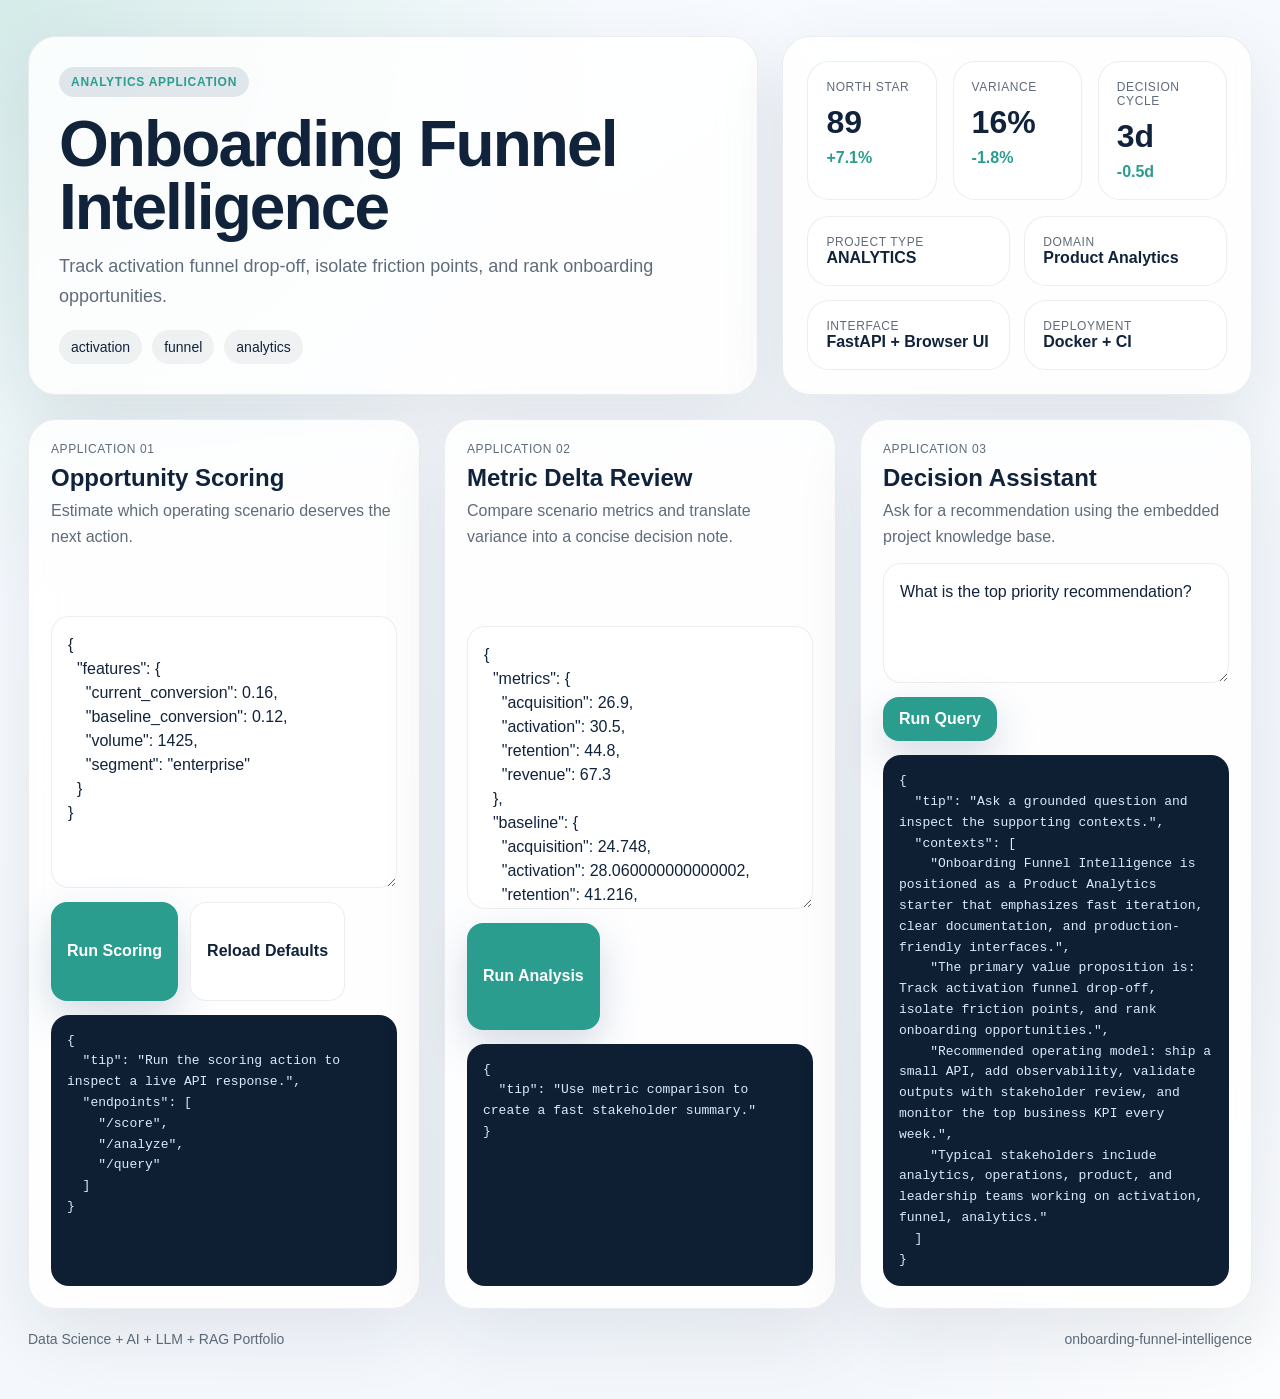
==== src/app/web/index.html @ a52ea2df "Publish production-ready portfolio project" ====
<!doctype html>
        <html lang="en">
        <head>
          <meta charset="utf-8">
          <meta name="viewport" content="width=device-width, initial-scale=1">
          <title>Onboarding Funnel Intelligence</title>
          <link rel="stylesheet" href="./styles.css">
          <style>:root { --accent: #2a9d8f; }</style>
        </head>
        <body>
          <div class="page">
            <section class="hero">
              <div class="panel hero-copy">
                <span class="eyebrow">Analytics Application</span>
                <h1 id="project-title">Onboarding Funnel Intelligence</h1>
                <p id="project-summary" class="lead">Track activation funnel drop-off, isolate friction points, and rank onboarding opportunities.</p>
                <ul id="project-tags" class="tag-list">
                  <li>activation</li><li>funnel</li><li>analytics</li>
                </ul>
              </div>
              <div class="panel hero-side">
                <div class="metric-grid">
                  <article class='card'><span>North Star</span><strong>89</strong><em>+7.1%</em></article>
<article class='card'><span>Variance</span><strong>16%</strong><em>-1.8%</em></article>
<article class='card'><span>Decision Cycle</span><strong>3d</strong><em>-0.5d</em></article>
                </div>
                <div class="mini-grid">
                  <article class='mini-card'><span>Project Type</span><strong>ANALYTICS</strong></article><article class='mini-card'><span>Domain</span><strong>Product Analytics</strong></article><article class='mini-card'><span>Interface</span><strong>FastAPI + Browser UI</strong></article><article class='mini-card'><span>Deployment</span><strong>Docker + CI</strong></article>
                </div>
              </div>
            </section>
            <section class="app-grid">
              <article class="panel module">
                <div class="module-header">
                  <span>Application 01</span>
                  <h2>Opportunity Scoring</h2>
                  <p>Estimate which operating scenario deserves the next action.</p>
                </div>
                <textarea id="score-input"></textarea>
                <div class="button-row">
                  <button id="run-score">Run Scoring</button>
                  <button id="load-defaults" class="secondary" type="button">Reload Defaults</button>
                </div>
                <pre id="score-output"></pre>
              </article>
              <article class="panel module">
                <div class="module-header">
                  <span>Application 02</span>
                  <h2>Metric Delta Review</h2>
                  <p>Compare scenario metrics and translate variance into a concise decision note.</p>
                </div>
                <textarea id="analyze-input"></textarea>
                <div class="button-row">
                  <button id="run-analyze">Run Analysis</button>
                </div>
                <pre id="analyze-output"></pre>
              </article>
              <article class="panel module">
                <div class="module-header">
                  <span>Application 03</span>
                  <h2>Decision Assistant</h2>
                  <p>Ask for a recommendation using the embedded project knowledge base.</p>
                </div>
                <textarea id="query-input" class="query-input"></textarea>
                <div class="button-row">
                  <button id="run-query">Run Query</button>
                </div>
                <pre id="query-output"></pre>
              </article>
            </section>
            <footer class="footer">
              <span>Data Science + AI + LLM + RAG Portfolio</span>
              <span>onboarding-funnel-intelligence</span>
            </footer>
          </div>
          <script id="bootstrap-data" type="application/json">{"project": {"slug": "onboarding-funnel-intelligence", "title": "Onboarding Funnel Intelligence", "project_type": "analytics", "domain": "Product Analytics", "summary": "Track activation funnel drop-off, isolate friction points, and rank onboarding opportunities.", "tags": ["activation", "funnel", "analytics"]}, "sample_features": {"current_conversion": 0.16, "baseline_conversion": 0.12, "volume": 1425, "segment": "enterprise"}, "sample_metrics": {"acquisition": 26.9, "activation": 30.5, "retention": 44.8, "revenue": 67.3}, "sample_query": "What is the top priority recommendation?", "knowledge_base": ["Onboarding Funnel Intelligence is positioned as a Product Analytics starter that emphasizes fast iteration, clear documentation, and production-friendly interfaces.", "The primary value proposition is: Track activation funnel drop-off, isolate friction points, and rank onboarding opportunities.", "Recommended operating model: ship a small API, add observability, validate outputs with stakeholder review, and monitor the top business KPI every week.", "Typical stakeholders include analytics, operations, product, and leadership teams working on activation, funnel, analytics."], "dashboard_metrics": [{"label": "North Star", "value": "89", "delta": "+7.1%"}, {"label": "Variance", "value": "16%", "delta": "-1.8%"}, {"label": "Decision Cycle", "value": "3d", "delta": "-0.5d"}]}</script>
          <script src="./app.js"></script>
        </body>
        </html>
---- src/app/web/styles.css ----
:root {
  --accent: #3d5a80;
  --accent-soft: rgba(61, 90, 128, 0.14);
  --bg: #f2f6fb;
  --card: rgba(255, 255, 255, 0.86);
  --line: rgba(16, 32, 51, 0.08);
  --ink: #11233a;
  --muted: #5f6b7a;
  --success: #2a9d8f;
}
* { box-sizing: border-box; }
html, body { margin: 0; min-height: 100%; }
body {
  font-family: "Avenir Next", "Segoe UI", sans-serif;
  color: var(--ink);
  background:
    radial-gradient(circle at top left, color-mix(in srgb, var(--accent) 20%, white), transparent 32%),
    radial-gradient(circle at bottom right, rgba(255,255,255,0.82), transparent 24%),
    linear-gradient(145deg, #f8fbff, var(--bg));
}
.page {
  max-width: 1320px;
  margin: 0 auto;
  padding: 36px 28px 52px;
}
.hero {
  display: grid;
  grid-template-columns: 1.4fr 0.9fr;
  gap: 24px;
  margin-bottom: 24px;
}
.panel {
  background: var(--card);
  border: 1px solid var(--line);
  border-radius: 28px;
  box-shadow: 0 24px 70px rgba(17, 35, 58, 0.09);
  backdrop-filter: blur(16px);
}
.hero-copy {
  padding: 30px;
}
.eyebrow {
  display: inline-flex;
  align-items: center;
  gap: 8px;
  padding: 8px 12px;
  background: var(--accent-soft);
  color: var(--accent);
  border-radius: 999px;
  text-transform: uppercase;
  letter-spacing: 0.06em;
  font-size: 12px;
  font-weight: 700;
}
h1 {
  margin: 16px 0 14px;
  font-size: clamp(2.2rem, 5vw, 4rem);
  line-height: 0.98;
  letter-spacing: -0.03em;
}
.lead {
  font-size: 18px;
  line-height: 1.65;
  color: var(--muted);
  max-width: 60ch;
  margin: 0;
}
.tag-list {
  display: flex;
  flex-wrap: wrap;
  gap: 10px;
  list-style: none;
  margin: 18px 0 0;
  padding: 0;
}
.tag-list li {
  padding: 9px 12px;
  border-radius: 999px;
  background: rgba(17, 35, 58, 0.06);
  color: var(--ink);
  font-size: 14px;
}
.hero-side {
  padding: 24px;
  display: grid;
  gap: 16px;
  align-content: space-between;
}
.metric-grid {
  display: grid;
  grid-template-columns: repeat(3, minmax(0, 1fr));
  gap: 16px;
}
.metric-card,
.mini-card,
.card {
  background: white;
  border: 1px solid var(--line);
  border-radius: 22px;
  padding: 18px;
}
.metric-card span,
.card span,
.mini-card span,
.module-header span {
  display: block;
  color: var(--muted);
  text-transform: uppercase;
  letter-spacing: 0.05em;
  font-size: 12px;
}
.metric-card strong,
.card strong {
  display: block;
  font-size: 32px;
  margin-top: 10px;
}
.metric-card em,
.card em {
  display: inline-block;
  margin-top: 8px;
  font-style: normal;
  color: var(--accent);
  font-weight: 700;
}
.mini-grid {
  display: grid;
  grid-template-columns: repeat(2, minmax(0, 1fr));
  gap: 14px;
}
.app-grid {
  display: grid;
  grid-template-columns: repeat(3, minmax(0, 1fr));
  gap: 24px;
}
.module {
  padding: 22px;
  display: grid;
  gap: 14px;
}
.module-header h2 {
  margin: 8px 0 6px;
  font-size: 24px;
}
.module-header p {
  margin: 0;
  color: var(--muted);
  line-height: 1.6;
}
textarea, input, button {
  font: inherit;
}
textarea {
  width: 100%;
  min-height: 220px;
  resize: vertical;
  border: 1px solid var(--line);
  border-radius: 18px;
  padding: 16px;
  background: rgba(255,255,255,0.92);
  color: var(--ink);
  line-height: 1.5;
}
.query-input {
  min-height: 120px;
}
button {
  border: 0;
  border-radius: 16px;
  background: var(--accent);
  color: white;
  padding: 13px 16px;
  font-weight: 700;
  cursor: pointer;
  box-shadow: 0 16px 40px rgba(61, 90, 128, 0.22);
}
button.secondary {
  background: white;
  color: var(--ink);
  border: 1px solid var(--line);
  box-shadow: none;
}
.button-row {
  display: flex;
  gap: 12px;
  flex-wrap: wrap;
}
pre {
  margin: 0;
  white-space: pre-wrap;
  word-break: break-word;
  background: #0e1f34;
  color: #dce8ff;
  border-radius: 18px;
  padding: 16px;
  min-height: 180px;
  font-size: 13px;
  line-height: 1.6;
  overflow: auto;
}
.footer {
  display: flex;
  justify-content: space-between;
  margin-top: 22px;
  color: var(--muted);
  font-size: 14px;
}
@media (max-width: 1080px) {
  .hero, .app-grid { grid-template-columns: 1fr; }
  .metric-grid { grid-template-columns: 1fr; }
}
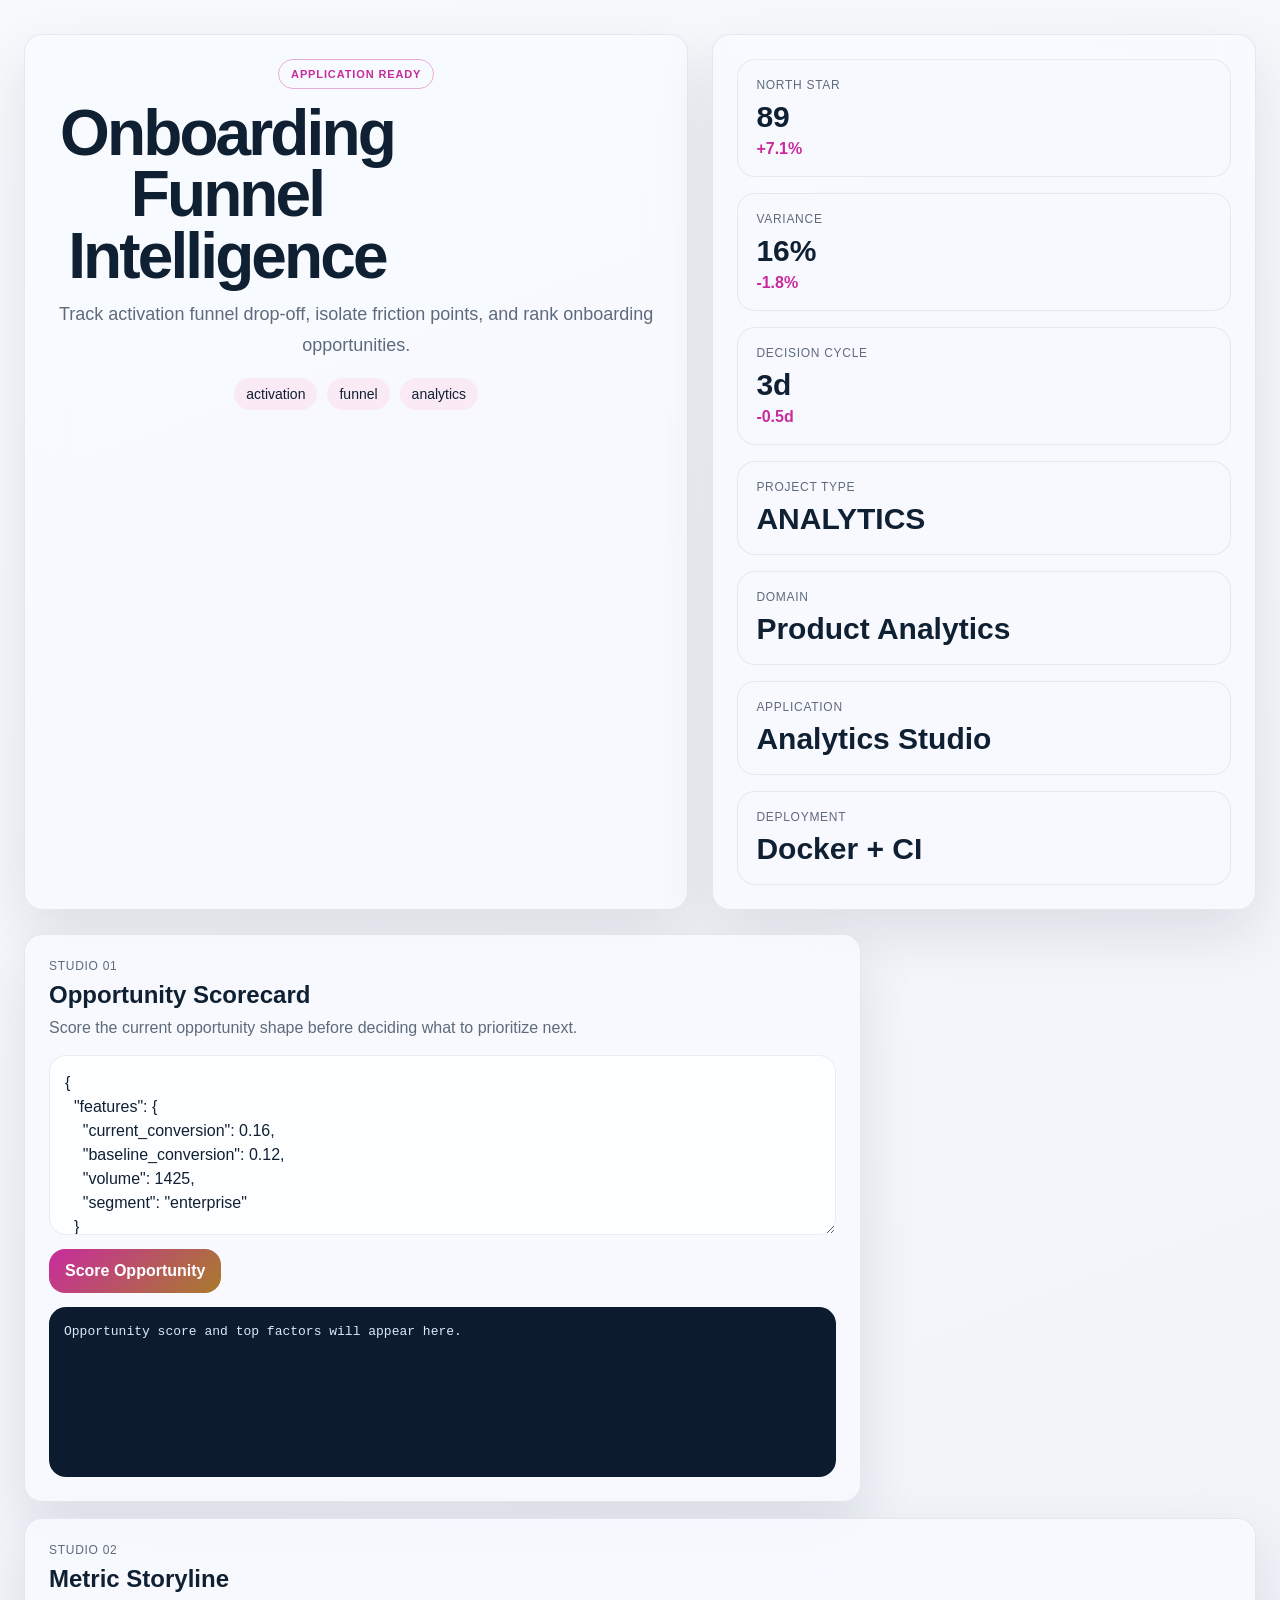
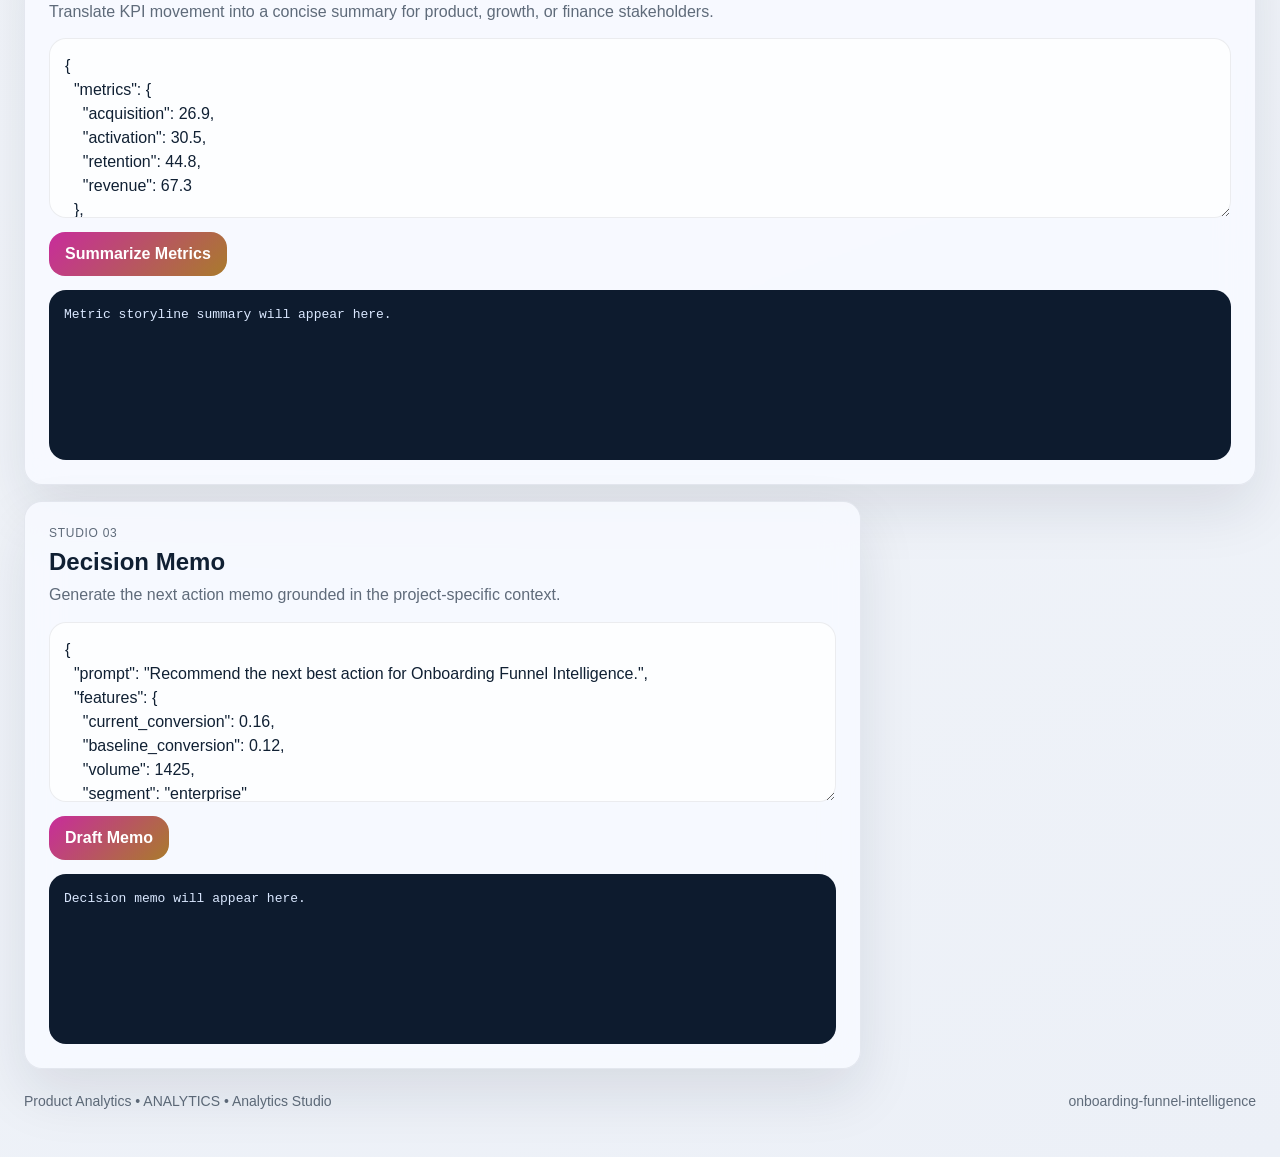
==== commit c61c41c2: "Publish production-ready portfolio project" ====
--- a/src/app/web/index.html
+++ b/src/app/web/index.html
@@ -6,13 +6,12 @@
           <meta name="viewport" content="width=device-width, initial-scale=1">
           <title>Onboarding Funnel Intelligence</title>
           <link rel="stylesheet" href="./styles.css">
-          <style>:root { --accent: #2a9d8f; }</style>
         </head>
-        <body>
-          <div class="page">
+        <body class="surface-slate">
+          <div class="page layout-console eyebrow-outline headline-compact modules-3 hero-align-center">
             <section class="hero">
               <div class="panel hero-copy">
-                <span class="eyebrow">Analytics Application</span>
+                <span class="eyebrow" data-health>Analytics Studio</span>
                 <h1 id="project-title">Onboarding Funnel Intelligence</h1>
                 <p id="project-summary" class="lead">Track activation funnel drop-off, isolate friction points, and rank onboarding opportunities.</p>
                 <ul id="project-tags" class="tag-list">
@@ -26,55 +25,88 @@
 <article class='card'><span>Decision Cycle</span><strong>3d</strong><em>-0.5d</em></article>
                 </div>
                 <div class="mini-grid">
-                  <article class='mini-card'><span>Project Type</span><strong>ANALYTICS</strong></article><article class='mini-card'><span>Domain</span><strong>Product Analytics</strong></article><article class='mini-card'><span>Interface</span><strong>FastAPI + Browser UI</strong></article><article class='mini-card'><span>Deployment</span><strong>Docker + CI</strong></article>
+                  <article class='mini-card'><span>Project Type</span><strong>ANALYTICS</strong></article><article class='mini-card'><span>Domain</span><strong>Product Analytics</strong></article><article class='mini-card'><span>Application</span><strong>Analytics Studio</strong></article><article class='mini-card'><span>Deployment</span><strong>Docker + CI</strong></article>
                 </div>
               </div>
             </section>
             <section class="app-grid">
-              <article class="panel module">
-                <div class="module-header">
-                  <span>Application 01</span>
-                  <h2>Opportunity Scoring</h2>
-                  <p>Estimate which operating scenario deserves the next action.</p>
-                </div>
-                <textarea id="score-input"></textarea>
-                <div class="button-row">
-                  <button id="run-score">Run Scoring</button>
-                  <button id="load-defaults" class="secondary" type="button">Reload Defaults</button>
-                </div>
-                <pre id="score-output"></pre>
-              </article>
-              <article class="panel module">
-                <div class="module-header">
-                  <span>Application 02</span>
-                  <h2>Metric Delta Review</h2>
-                  <p>Compare scenario metrics and translate variance into a concise decision note.</p>
-                </div>
-                <textarea id="analyze-input"></textarea>
-                <div class="button-row">
-                  <button id="run-analyze">Run Analysis</button>
-                </div>
-                <pre id="analyze-output"></pre>
-              </article>
-              <article class="panel module">
-                <div class="module-header">
-                  <span>Application 03</span>
-                  <h2>Decision Assistant</h2>
-                  <p>Ask for a recommendation using the embedded project knowledge base.</p>
-                </div>
-                <textarea id="query-input" class="query-input"></textarea>
-                <div class="button-row">
-                  <button id="run-query">Run Query</button>
-                </div>
-                <pre id="query-output"></pre>
-              </article>
+              <article class="panel module js-module span-normal">
+          <div class="module-header">
+            <span>Studio 01</span>
+            <h2>Opportunity Scorecard</h2>
+            <p>Score the current opportunity shape before deciding what to prioritize next.</p>
+          </div>
+          <textarea class="js-input">{
+  &quot;features&quot;: {
+    &quot;current_conversion&quot;: 0.16,
+    &quot;baseline_conversion&quot;: 0.12,
+    &quot;volume&quot;: 1425,
+    &quot;segment&quot;: &quot;enterprise&quot;
+  }
+}</textarea>
+          <div class="button-row">
+            <button class="js-run" data-endpoint="/score" data-input-mode="json">Score Opportunity</button>
+          </div>
+          <pre class="js-output">Opportunity score and top factors will appear here.</pre>
+        </article>
+<article class="panel module js-module span-wide">
+          <div class="module-header">
+            <span>Studio 02</span>
+            <h2>Metric Storyline</h2>
+            <p>Translate KPI movement into a concise summary for product, growth, or finance stakeholders.</p>
+          </div>
+          <textarea class="js-input">{
+  &quot;metrics&quot;: {
+    &quot;acquisition&quot;: 26.9,
+    &quot;activation&quot;: 30.5,
+    &quot;retention&quot;: 44.8,
+    &quot;revenue&quot;: 67.3
+  },
+  &quot;baseline&quot;: {
+    &quot;acquisition&quot;: 24.75,
+    &quot;activation&quot;: 28.06,
+    &quot;retention&quot;: 41.22,
+    &quot;revenue&quot;: 61.92
+  }
+}</textarea>
+          <div class="button-row">
+            <button class="js-run" data-endpoint="/analyze" data-input-mode="json">Summarize Metrics</button>
+          </div>
+          <pre class="js-output">Metric storyline summary will appear here.</pre>
+        </article>
+<article class="panel module js-module span-normal">
+          <div class="module-header">
+            <span>Studio 03</span>
+            <h2>Decision Memo</h2>
+            <p>Generate the next action memo grounded in the project-specific context.</p>
+          </div>
+          <textarea class="js-input">{
+  &quot;prompt&quot;: &quot;Recommend the next best action for Onboarding Funnel Intelligence.&quot;,
+  &quot;features&quot;: {
+    &quot;current_conversion&quot;: 0.16,
+    &quot;baseline_conversion&quot;: 0.12,
+    &quot;volume&quot;: 1425,
+    &quot;segment&quot;: &quot;enterprise&quot;
+  },
+  &quot;metrics&quot;: {
+    &quot;acquisition&quot;: 26.9,
+    &quot;activation&quot;: 30.5,
+    &quot;retention&quot;: 44.8,
+    &quot;revenue&quot;: 67.3
+  }
+}</textarea>
+          <div class="button-row">
+            <button class="js-run" data-endpoint="/recommend" data-input-mode="json">Draft Memo</button>
+          </div>
+          <pre class="js-output">Decision memo will appear here.</pre>
+        </article>
             </section>
             <footer class="footer">
-              <span>Data Science + AI + LLM + RAG Portfolio</span>
+              <span>Product Analytics • ANALYTICS • Analytics Studio</span>
               <span>onboarding-funnel-intelligence</span>
             </footer>
           </div>
-          <script id="bootstrap-data" type="application/json">{"project": {"slug": "onboarding-funnel-intelligence", "title": "Onboarding Funnel Intelligence", "project_type": "analytics", "domain": "Product Analytics", "summary": "Track activation funnel drop-off, isolate friction points, and rank onboarding opportunities.", "tags": ["activation", "funnel", "analytics"]}, "sample_features": {"current_conversion": 0.16, "baseline_conversion": 0.12, "volume": 1425, "segment": "enterprise"}, "sample_metrics": {"acquisition": 26.9, "activation": 30.5, "retention": 44.8, "revenue": 67.3}, "sample_query": "What is the top priority recommendation?", "knowledge_base": ["Onboarding Funnel Intelligence is positioned as a Product Analytics starter that emphasizes fast iteration, clear documentation, and production-friendly interfaces.", "The primary value proposition is: Track activation funnel drop-off, isolate friction points, and rank onboarding opportunities.", "Recommended operating model: ship a small API, add observability, validate outputs with stakeholder review, and monitor the top business KPI every week.", "Typical stakeholders include analytics, operations, product, and leadership teams working on activation, funnel, analytics."], "dashboard_metrics": [{"label": "North Star", "value": "89", "delta": "+7.1%"}, {"label": "Variance", "value": "16%", "delta": "-1.8%"}, {"label": "Decision Cycle", "value": "3d", "delta": "-0.5d"}]}</script>
+          <script id="bootstrap-data" type="application/json">{"project": {"slug": "onboarding-funnel-intelligence", "title": "Onboarding Funnel Intelligence", "project_type": "analytics", "domain": "Product Analytics", "summary": "Track activation funnel drop-off, isolate friction points, and rank onboarding opportunities.", "tags": ["activation", "funnel", "analytics"]}, "app_archetype": "studio", "ui_profile": {"layout": "console", "surface": "slate", "font_stack": "\"DM Sans\", \"Segoe UI\", sans-serif", "radius": 27, "shadow": 59, "eyebrow_style": "outline", "module_columns": 3, "hero_align": "center", "headline_mode": "compact"}, "app_modules": [{"label": "Studio 01", "title": "Opportunity Scorecard", "description": "Score the current opportunity shape before deciding what to prioritize next.", "endpoint": "/score", "input_mode": "json", "cta": "Score Opportunity", "prefill": "{\n  \"features\": {\n    \"current_conversion\": 0.16,\n    \"baseline_conversion\": 0.12,\n    \"volume\": 1425,\n    \"segment\": \"enterprise\"\n  }\n}", "hint": "Opportunity score and top factors will appear here.", "span": "normal"}, {"label": "Studio 02", "title": "Metric Storyline", "description": "Translate KPI movement into a concise summary for product, growth, or finance stakeholders.", "endpoint": "/analyze", "input_mode": "json", "cta": "Summarize Metrics", "prefill": "{\n  \"metrics\": {\n    \"acquisition\": 26.9,\n    \"activation\": 30.5,\n    \"retention\": 44.8,\n    \"revenue\": 67.3\n  },\n  \"baseline\": {\n    \"acquisition\": 24.75,\n    \"activation\": 28.06,\n    \"retention\": 41.22,\n    \"revenue\": 61.92\n  }\n}", "hint": "Metric storyline summary will appear here.", "span": "wide"}, {"label": "Studio 03", "title": "Decision Memo", "description": "Generate the next action memo grounded in the project-specific context.", "endpoint": "/recommend", "input_mode": "json", "cta": "Draft Memo", "prefill": "{\n  \"prompt\": \"Recommend the next best action for Onboarding Funnel Intelligence.\",\n  \"features\": {\n    \"current_conversion\": 0.16,\n    \"baseline_conversion\": 0.12,\n    \"volume\": 1425,\n    \"segment\": \"enterprise\"\n  },\n  \"metrics\": {\n    \"acquisition\": 26.9,\n    \"activation\": 30.5,\n    \"retention\": 44.8,\n    \"revenue\": 67.3\n  }\n}", "hint": "Decision memo will appear here.", "span": "normal"}], "sample_features": {"current_conversion": 0.16, "baseline_conversion": 0.12, "volume": 1425, "segment": "enterprise"}, "sample_metrics": {"acquisition": 26.9, "activation": 30.5, "retention": 44.8, "revenue": 67.3}, "knowledge_base": ["Onboarding Funnel Intelligence is positioned as a Product Analytics starter that emphasizes fast iteration, clear documentation, and production-friendly interfaces.", "The primary value proposition is: Track activation funnel drop-off, isolate friction points, and rank onboarding opportunities.", "Recommended operating model: ship a small API, add observability, validate outputs with stakeholder review, and monitor the top business KPI every week.", "Typical stakeholders include analytics, operations, product, and leadership teams working on activation, funnel, analytics."], "dashboard_metrics": [{"label": "North Star", "value": "89", "delta": "+7.1%"}, {"label": "Variance", "value": "16%", "delta": "-1.8%"}, {"label": "Decision Cycle", "value": "3d", "delta": "-0.5d"}]}</script>
           <script src="./app.js"></script>
         </body>
         </html>
--- a/src/app/web/styles.css
+++ b/src/app/web/styles.css
@@ -1,141 +1,185 @@
 
 :root {
-  --accent: #3d5a80;
-  --accent-soft: rgba(61, 90, 128, 0.14);
-  --bg: #f2f6fb;
+  --accent: #c82c9c;
+  --accent-2: #a97b2c;
+  --accent-soft: color-mix(in srgb, var(--accent) 18%, white);
+  --radius: 27px;
+  --shadow-size: 59px;
+  --font-stack: "DM Sans", "Segoe UI", sans-serif;
+  --bg: #f4f7fb;
   --card: rgba(255, 255, 255, 0.86);
   --line: rgba(16, 32, 51, 0.08);
-  --ink: #11233a;
+  --ink: #102033;
   --muted: #5f6b7a;
-  --success: #2a9d8f;
+  --output-bg: #0d1b2e;
+  --output-ink: #dae8ff;
 }
 * { box-sizing: border-box; }
 html, body { margin: 0; min-height: 100%; }
 body {
-  font-family: "Avenir Next", "Segoe UI", sans-serif;
+  font-family: var(--font-stack);
   color: var(--ink);
-  background:
-    radial-gradient(circle at top left, color-mix(in srgb, var(--accent) 20%, white), transparent 32%),
-    radial-gradient(circle at bottom right, rgba(255,255,255,0.82), transparent 24%),
-    linear-gradient(145deg, #f8fbff, var(--bg));
+  background: linear-gradient(145deg, #f8fbff, var(--bg));
+}
+body.surface-mist {
+  --bg: #eef4fb;
+  background:
+    radial-gradient(circle at top left, color-mix(in srgb, var(--accent) 18%, white), transparent 34%),
+    linear-gradient(145deg, #fbfdff, var(--bg));
+}
+body.surface-aurora {
+  --bg: #edf1ff;
+  background:
+    radial-gradient(circle at 0% 0%, color-mix(in srgb, var(--accent) 22%, white), transparent 38%),
+    radial-gradient(circle at 100% 100%, color-mix(in srgb, var(--accent-2) 20%, white), transparent 28%),
+    linear-gradient(135deg, #f7f8ff, var(--bg));
+}
+body.surface-sand {
+  --bg: #f5efe8;
+  --card: rgba(255, 251, 246, 0.9);
+  background:
+    linear-gradient(135deg, rgba(255,255,255,0.82), rgba(245, 239, 232, 0.98)),
+    radial-gradient(circle at top right, color-mix(in srgb, var(--accent) 16%, white), transparent 32%);
+}
+body.surface-slate {
+  --bg: #ecf0f7;
+  --card: rgba(248, 250, 255, 0.88);
+  background:
+    linear-gradient(160deg, #f7f9fc, var(--bg)),
+    radial-gradient(circle at bottom left, color-mix(in srgb, var(--accent-2) 16%, white), transparent 34%);
+}
+body.surface-paper {
+  --bg: #f8f8f4;
+  --card: rgba(255,255,255,0.93);
+  background:
+    linear-gradient(180deg, #fffefb, var(--bg));
+}
+body.surface-ink {
+  --bg: #0f1726;
+  --card: rgba(15, 23, 38, 0.88);
+  --line: rgba(226, 238, 255, 0.1);
+  --ink: #f5f8ff;
+  --muted: #b4c0cf;
+  --output-bg: rgba(255,255,255,0.06);
+  --output-ink: #f5f8ff;
+  background:
+    radial-gradient(circle at top left, color-mix(in srgb, var(--accent) 28%, transparent), transparent 42%),
+    linear-gradient(145deg, #09111d, var(--bg));
 }
 .page {
-  max-width: 1320px;
+  max-width: 1360px;
   margin: 0 auto;
-  padding: 36px 28px 52px;
-}
-.hero {
-  display: grid;
-  grid-template-columns: 1.4fr 0.9fr;
+  padding: 34px 24px 48px;
+  display: grid;
   gap: 24px;
-  margin-bottom: 24px;
 }
 .panel {
   background: var(--card);
   border: 1px solid var(--line);
-  border-radius: 28px;
-  box-shadow: 0 24px 70px rgba(17, 35, 58, 0.09);
-  backdrop-filter: blur(16px);
-}
-.hero-copy {
-  padding: 30px;
+  border-radius: var(--radius);
+  box-shadow: 0 24px var(--shadow-size) rgba(16, 32, 51, 0.1);
+  backdrop-filter: blur(18px);
+}
+.hero {
+  display: grid;
+  gap: 24px;
+}
+.hero-copy,
+.hero-side,
+.module {
+  padding: 24px;
 }
 .eyebrow {
   display: inline-flex;
   align-items: center;
   gap: 8px;
   padding: 8px 12px;
+  border-radius: 999px;
   background: var(--accent-soft);
   color: var(--accent);
-  border-radius: 999px;
   text-transform: uppercase;
-  letter-spacing: 0.06em;
-  font-size: 12px;
-  font-weight: 700;
+  letter-spacing: 0.08em;
+  font-size: 11px;
+  font-weight: 800;
+}
+.page.eyebrow-outline .eyebrow {
+  background: transparent;
+  border: 1px solid color-mix(in srgb, var(--accent) 40%, white);
+}
+.page.eyebrow-soft .eyebrow {
+  background: color-mix(in srgb, var(--accent) 12%, white);
+  color: color-mix(in srgb, var(--accent) 82%, black);
 }
 h1 {
-  margin: 16px 0 14px;
-  font-size: clamp(2.2rem, 5vw, 4rem);
-  line-height: 0.98;
-  letter-spacing: -0.03em;
-}
+  margin: 14px 0 12px;
+  font-size: clamp(2.2rem, 5vw, 4.4rem);
+  line-height: 0.96;
+  letter-spacing: -0.045em;
+}
+.page.headline-compact h1 { max-width: 10ch; }
+.page.headline-tall h1 { line-height: 1.03; font-size: clamp(2.4rem, 5vw, 4.8rem); }
 .lead {
+  margin: 0;
   font-size: 18px;
-  line-height: 1.65;
+  line-height: 1.68;
   color: var(--muted);
-  max-width: 60ch;
-  margin: 0;
+  max-width: 62ch;
 }
 .tag-list {
+  list-style: none;
   display: flex;
   flex-wrap: wrap;
   gap: 10px;
-  list-style: none;
   margin: 18px 0 0;
   padding: 0;
 }
 .tag-list li {
-  padding: 9px 12px;
+  padding: 8px 12px;
   border-radius: 999px;
-  background: rgba(17, 35, 58, 0.06);
+  background: color-mix(in srgb, var(--accent) 10%, white);
   color: var(--ink);
   font-size: 14px;
 }
 .hero-side {
-  padding: 24px;
   display: grid;
   gap: 16px;
-  align-content: space-between;
-}
-.metric-grid {
-  display: grid;
-  grid-template-columns: repeat(3, minmax(0, 1fr));
+}
+.metric-grid,
+.mini-grid,
+.app-grid {
+  display: grid;
   gap: 16px;
 }
-.metric-card,
-.mini-card,
-.card {
-  background: white;
+.card,
+.mini-card {
+  background: color-mix(in srgb, var(--card) 92%, white);
   border: 1px solid var(--line);
-  border-radius: 22px;
+  border-radius: calc(var(--radius) - 8px);
   padding: 18px;
 }
-.metric-card span,
 .card span,
 .mini-card span,
 .module-header span {
   display: block;
   color: var(--muted);
   text-transform: uppercase;
-  letter-spacing: 0.05em;
+  letter-spacing: 0.06em;
   font-size: 12px;
 }
-.metric-card strong,
-.card strong {
+.card strong,
+.mini-card strong {
   display: block;
-  font-size: 32px;
-  margin-top: 10px;
-}
-.metric-card em,
+  margin-top: 8px;
+  font-size: 30px;
+}
 .card em {
   display: inline-block;
-  margin-top: 8px;
+  margin-top: 6px;
   font-style: normal;
   color: var(--accent);
   font-weight: 700;
 }
-.mini-grid {
-  display: grid;
-  grid-template-columns: repeat(2, minmax(0, 1fr));
-  gap: 14px;
-}
-.app-grid {
-  display: grid;
-  grid-template-columns: repeat(3, minmax(0, 1fr));
-  gap: 24px;
-}
 .module {
-  padding: 22px;
   display: grid;
   gap: 14px;
 }
@@ -148,65 +192,157 @@
   color: var(--muted);
   line-height: 1.6;
 }
-textarea, input, button {
+textarea,
+button {
   font: inherit;
 }
 textarea {
   width: 100%;
-  min-height: 220px;
+  min-height: 180px;
   resize: vertical;
   border: 1px solid var(--line);
-  border-radius: 18px;
-  padding: 16px;
-  background: rgba(255,255,255,0.92);
+  border-radius: calc(var(--radius) - 10px);
+  padding: 15px;
+  background: rgba(255,255,255,0.82);
   color: var(--ink);
   line-height: 1.5;
 }
-.query-input {
-  min-height: 120px;
+body.surface-ink textarea {
+  background: rgba(255,255,255,0.05);
+}
+.module-input-text {
+  min-height: 110px;
+}
+.button-row {
+  display: flex;
+  flex-wrap: wrap;
+  gap: 10px;
 }
 button {
   border: 0;
   border-radius: 16px;
-  background: var(--accent);
+  background: linear-gradient(135deg, var(--accent), var(--accent-2));
   color: white;
   padding: 13px 16px;
   font-weight: 700;
   cursor: pointer;
-  box-shadow: 0 16px 40px rgba(61, 90, 128, 0.22);
-}
-button.secondary {
-  background: white;
-  color: var(--ink);
-  border: 1px solid var(--line);
-  box-shadow: none;
-}
-.button-row {
-  display: flex;
-  gap: 12px;
-  flex-wrap: wrap;
 }
 pre {
   margin: 0;
   white-space: pre-wrap;
   word-break: break-word;
-  background: #0e1f34;
-  color: #dce8ff;
-  border-radius: 18px;
-  padding: 16px;
-  min-height: 180px;
+  background: var(--output-bg);
+  color: var(--output-ink);
+  border-radius: calc(var(--radius) - 10px);
+  padding: 15px;
+  min-height: 170px;
+  line-height: 1.58;
   font-size: 13px;
-  line-height: 1.6;
   overflow: auto;
 }
 .footer {
   display: flex;
   justify-content: space-between;
-  margin-top: 22px;
   color: var(--muted);
   font-size: 14px;
 }
-@media (max-width: 1080px) {
-  .hero, .app-grid { grid-template-columns: 1fr; }
-  .metric-grid { grid-template-columns: 1fr; }
-}
+.page.layout-horizon .hero {
+  grid-template-columns: 1.45fr 1fr;
+  align-items: stretch;
+}
+.page.layout-horizon.modules-2 .app-grid,
+.page.layout-horizon.modules-3 .app-grid {
+  grid-template-columns: repeat(3, minmax(0, 1fr));
+}
+.page.layout-rail .hero {
+  grid-template-columns: 0.92fr 1.08fr;
+}
+.page.layout-rail .hero-copy {
+  padding-top: 34px;
+}
+.page.layout-rail .app-grid {
+  grid-template-columns: repeat(2, minmax(0, 1fr));
+}
+.page.layout-folio .hero {
+  grid-template-columns: 1fr;
+}
+.page.layout-folio .hero-copy {
+  text-align: center;
+}
+.page.layout-folio .lead {
+  margin-inline: auto;
+}
+.page.layout-folio .tag-list {
+  justify-content: center;
+}
+.page.layout-folio .metric-grid {
+  grid-template-columns: repeat(3, minmax(0, 1fr));
+}
+.page.layout-folio .mini-grid {
+  grid-template-columns: repeat(4, minmax(0, 1fr));
+}
+.page.layout-folio .app-grid {
+  grid-template-columns: repeat(2, minmax(0, 1fr));
+}
+.page.layout-board .hero {
+  grid-template-columns: 1fr;
+}
+.page.layout-board .hero-side {
+  grid-template-columns: 1.2fr 0.8fr;
+  align-items: start;
+}
+.page.layout-board .metric-grid {
+  grid-template-columns: repeat(3, minmax(0, 1fr));
+}
+.page.layout-board .app-grid {
+  grid-template-columns: repeat(4, minmax(0, 1fr));
+}
+.page.layout-stack .hero {
+  grid-template-columns: 1fr;
+}
+.page.layout-stack .hero-side {
+  grid-template-columns: repeat(2, minmax(0, 1fr));
+}
+.page.layout-stack .app-grid {
+  grid-template-columns: repeat(3, minmax(0, 1fr));
+}
+.page.layout-console .hero {
+  grid-template-columns: 1.1fr 0.9fr;
+}
+.page.layout-console .panel,
+.page.layout-console .card,
+.page.layout-console .mini-card {
+  border-radius: 18px;
+}
+.page.modules-2 .app-grid {
+  grid-template-columns: repeat(2, minmax(0, 1fr));
+}
+.module.span-wide {
+  grid-column: span 2;
+}
+.hero-align-center .hero-copy {
+  text-align: center;
+}
+.hero-align-center .lead,
+.hero-align-center .tag-list {
+  margin-inline: auto;
+  justify-content: center;
+}
+@media (max-width: 1120px) {
+  .page.layout-horizon .hero,
+  .page.layout-rail .hero,
+  .page.layout-console .hero,
+  .page.layout-board .hero-side,
+  .page.layout-folio .mini-grid,
+  .page.layout-stack .hero-side,
+  .page.modules-2 .app-grid,
+  .page.layout-board .app-grid,
+  .page.layout-stack .app-grid,
+  .page.layout-horizon.modules-3 .app-grid,
+  .page.layout-folio .app-grid {
+    grid-template-columns: 1fr;
+  }
+  .module.span-wide {
+    grid-column: auto;
+  }
+}
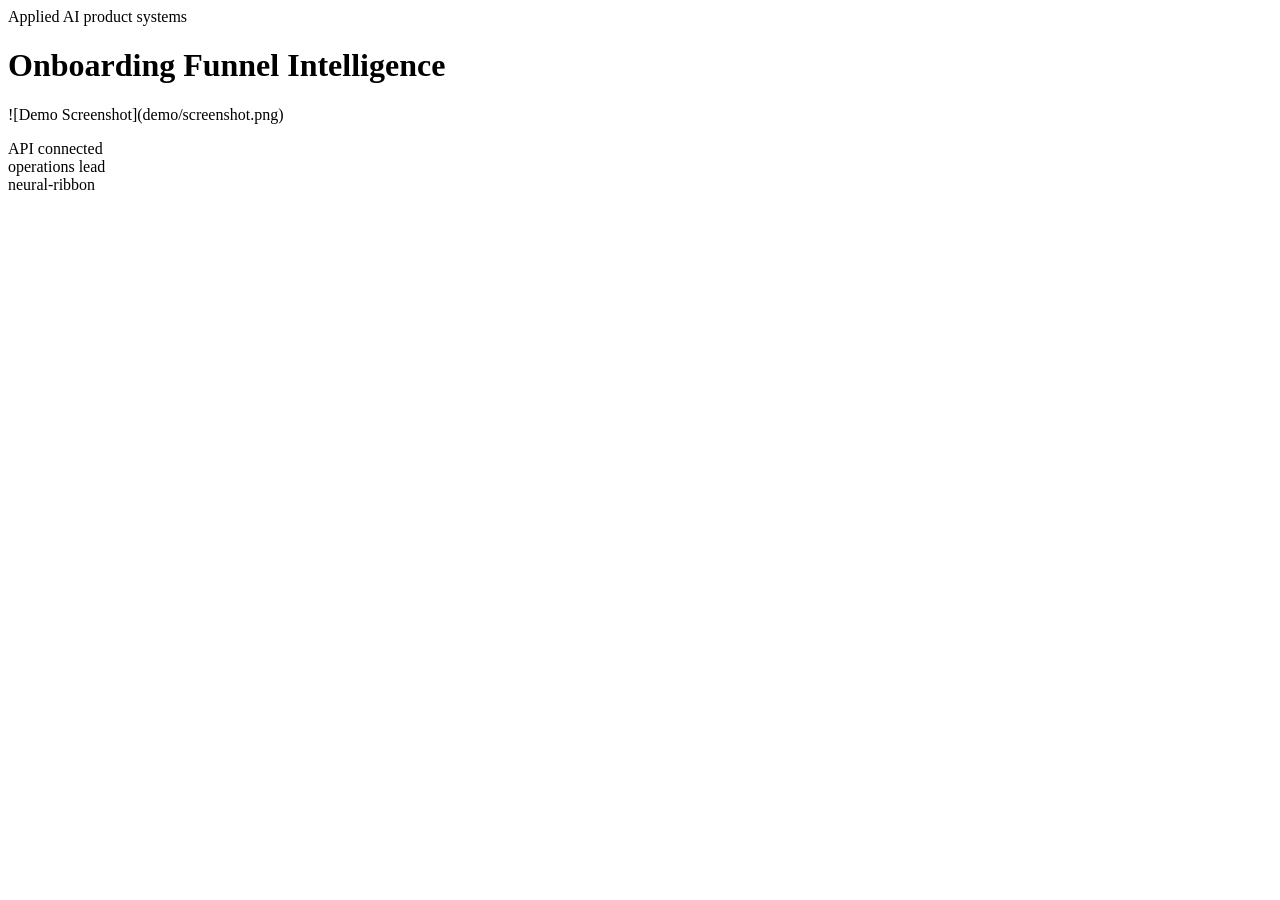
==== commit 3054704e: "Upgrade to production-grade app scaffold and 3D landing page" ====
--- a/src/app/web/index.html
+++ b/src/app/web/index.html
@@ -1,112 +1,29 @@
-
-        <!doctype html>
-        <html lang="en">
-        <head>
-          <meta charset="utf-8">
-          <meta name="viewport" content="width=device-width, initial-scale=1">
-          <title>Onboarding Funnel Intelligence</title>
-          <link rel="stylesheet" href="./styles.css">
-        </head>
-        <body class="surface-slate">
-          <div class="page layout-console eyebrow-outline headline-compact modules-3 hero-align-center">
-            <section class="hero">
-              <div class="panel hero-copy">
-                <span class="eyebrow" data-health>Analytics Studio</span>
-                <h1 id="project-title">Onboarding Funnel Intelligence</h1>
-                <p id="project-summary" class="lead">Track activation funnel drop-off, isolate friction points, and rank onboarding opportunities.</p>
-                <ul id="project-tags" class="tag-list">
-                  <li>activation</li><li>funnel</li><li>analytics</li>
-                </ul>
-              </div>
-              <div class="panel hero-side">
-                <div class="metric-grid">
-                  <article class='card'><span>North Star</span><strong>89</strong><em>+7.1%</em></article>
-<article class='card'><span>Variance</span><strong>16%</strong><em>-1.8%</em></article>
-<article class='card'><span>Decision Cycle</span><strong>3d</strong><em>-0.5d</em></article>
-                </div>
-                <div class="mini-grid">
-                  <article class='mini-card'><span>Project Type</span><strong>ANALYTICS</strong></article><article class='mini-card'><span>Domain</span><strong>Product Analytics</strong></article><article class='mini-card'><span>Application</span><strong>Analytics Studio</strong></article><article class='mini-card'><span>Deployment</span><strong>Docker + CI</strong></article>
-                </div>
-              </div>
-            </section>
-            <section class="app-grid">
-              <article class="panel module js-module span-normal">
-          <div class="module-header">
-            <span>Studio 01</span>
-            <h2>Opportunity Scorecard</h2>
-            <p>Score the current opportunity shape before deciding what to prioritize next.</p>
-          </div>
-          <textarea class="js-input">{
-  &quot;features&quot;: {
-    &quot;current_conversion&quot;: 0.16,
-    &quot;baseline_conversion&quot;: 0.12,
-    &quot;volume&quot;: 1425,
-    &quot;segment&quot;: &quot;enterprise&quot;
-  }
-}</textarea>
-          <div class="button-row">
-            <button class="js-run" data-endpoint="/score" data-input-mode="json">Score Opportunity</button>
-          </div>
-          <pre class="js-output">Opportunity score and top factors will appear here.</pre>
-        </article>
-<article class="panel module js-module span-wide">
-          <div class="module-header">
-            <span>Studio 02</span>
-            <h2>Metric Storyline</h2>
-            <p>Translate KPI movement into a concise summary for product, growth, or finance stakeholders.</p>
-          </div>
-          <textarea class="js-input">{
-  &quot;metrics&quot;: {
-    &quot;acquisition&quot;: 26.9,
-    &quot;activation&quot;: 30.5,
-    &quot;retention&quot;: 44.8,
-    &quot;revenue&quot;: 67.3
-  },
-  &quot;baseline&quot;: {
-    &quot;acquisition&quot;: 24.75,
-    &quot;activation&quot;: 28.06,
-    &quot;retention&quot;: 41.22,
-    &quot;revenue&quot;: 61.92
-  }
-}</textarea>
-          <div class="button-row">
-            <button class="js-run" data-endpoint="/analyze" data-input-mode="json">Summarize Metrics</button>
-          </div>
-          <pre class="js-output">Metric storyline summary will appear here.</pre>
-        </article>
-<article class="panel module js-module span-normal">
-          <div class="module-header">
-            <span>Studio 03</span>
-            <h2>Decision Memo</h2>
-            <p>Generate the next action memo grounded in the project-specific context.</p>
-          </div>
-          <textarea class="js-input">{
-  &quot;prompt&quot;: &quot;Recommend the next best action for Onboarding Funnel Intelligence.&quot;,
-  &quot;features&quot;: {
-    &quot;current_conversion&quot;: 0.16,
-    &quot;baseline_conversion&quot;: 0.12,
-    &quot;volume&quot;: 1425,
-    &quot;segment&quot;: &quot;enterprise&quot;
-  },
-  &quot;metrics&quot;: {
-    &quot;acquisition&quot;: 26.9,
-    &quot;activation&quot;: 30.5,
-    &quot;retention&quot;: 44.8,
-    &quot;revenue&quot;: 67.3
-  }
-}</textarea>
-          <div class="button-row">
-            <button class="js-run" data-endpoint="/recommend" data-input-mode="json">Draft Memo</button>
-          </div>
-          <pre class="js-output">Decision memo will appear here.</pre>
-        </article>
-            </section>
-            <footer class="footer">
-              <span>Product Analytics • ANALYTICS • Analytics Studio</span>
-              <span>onboarding-funnel-intelligence</span>
-            </footer>
-          </div>
-          <script id="bootstrap-data" type="application/json">{"project": {"slug": "onboarding-funnel-intelligence", "title": "Onboarding Funnel Intelligence", "project_type": "analytics", "domain": "Product Analytics", "summary": "Track activation funnel drop-off, isolate friction points, and rank onboarding opportunities.", "tags": ["activation", "funnel", "analytics"]}, "app_archetype": "studio", "ui_profile": {"layout": "console", "surface": "slate", "font_stack": "\"DM Sans\", \"Segoe UI\", sans-serif", "radius": 27, "shadow": 59, "eyebrow_style": "outline", "module_columns": 3, "hero_align": "center", "headline_mode": "compact"}, "app_modules": [{"label": "Studio 01", "title": "Opportunity Scorecard", "description": "Score the current opportunity shape before deciding what to prioritize next.", "endpoint": "/score", "input_mode": "json", "cta": "Score Opportunity", "prefill": "{\n  \"features\": {\n    \"current_conversion\": 0.16,\n    \"baseline_conversion\": 0.12,\n    \"volume\": 1425,\n    \"segment\": \"enterprise\"\n  }\n}", "hint": "Opportunity score and top factors will appear here.", "span": "normal"}, {"label": "Studio 02", "title": "Metric Storyline", "description": "Translate KPI movement into a concise summary for product, growth, or finance stakeholders.", "endpoint": "/analyze", "input_mode": "json", "cta": "Summarize Metrics", "prefill": "{\n  \"metrics\": {\n    \"acquisition\": 26.9,\n    \"activation\": 30.5,\n    \"retention\": 44.8,\n    \"revenue\": 67.3\n  },\n  \"baseline\": {\n    \"acquisition\": 24.75,\n    \"activation\": 28.06,\n    \"retention\": 41.22,\n    \"revenue\": 61.92\n  }\n}", "hint": "Metric storyline summary will appear here.", "span": "wide"}, {"label": "Studio 03", "title": "Decision Memo", "description": "Generate the next action memo grounded in the project-specific context.", "endpoint": "/recommend", "input_mode": "json", "cta": "Draft Memo", "prefill": "{\n  \"prompt\": \"Recommend the next best action for Onboarding Funnel Intelligence.\",\n  \"features\": {\n    \"current_conversion\": 0.16,\n    \"baseline_conversion\": 0.12,\n    \"volume\": 1425,\n    \"segment\": \"enterprise\"\n  },\n  \"metrics\": {\n    \"acquisition\": 26.9,\n    \"activation\": 30.5,\n    \"retention\": 44.8,\n    \"revenue\": 67.3\n  }\n}", "hint": "Decision memo will appear here.", "span": "normal"}], "sample_features": {"current_conversion": 0.16, "baseline_conversion": 0.12, "volume": 1425, "segment": "enterprise"}, "sample_metrics": {"acquisition": 26.9, "activation": 30.5, "retention": 44.8, "revenue": 67.3}, "knowledge_base": ["Onboarding Funnel Intelligence is positioned as a Product Analytics starter that emphasizes fast iteration, clear documentation, and production-friendly interfaces.", "The primary value proposition is: Track activation funnel drop-off, isolate friction points, and rank onboarding opportunities.", "Recommended operating model: ship a small API, add observability, validate outputs with stakeholder review, and monitor the top business KPI every week.", "Typical stakeholders include analytics, operations, product, and leadership teams working on activation, funnel, analytics."], "dashboard_metrics": [{"label": "North Star", "value": "89", "delta": "+7.1%"}, {"label": "Variance", "value": "16%", "delta": "-1.8%"}, {"label": "Decision Cycle", "value": "3d", "delta": "-0.5d"}]}</script>
-          <script src="./app.js"></script>
-        </body>
-        </html>
+<!DOCTYPE html>
+<html lang="en">
+<head>
+  <meta charset="UTF-8" />
+  <meta name="viewport" content="width=device-width, initial-scale=1.0" />
+  <title>Onboarding Funnel Intelligence App</title>
+  <link rel="stylesheet" href="/assets/styles.css" />
+</head>
+<body>
+  <div id="scene" class="app-scene">
+    <header class="shell hero">
+      <div>
+        <span class="eyebrow">Applied AI product systems</span>
+        <h1>Onboarding Funnel Intelligence</h1>
+        <p>![Demo Screenshot](demo/screenshot.png)</p>
+      </div>
+      <aside class="status-card">
+        <div class="pill">API connected</div>
+        <div class="pill">operations lead</div>
+        <div class="pill">neural-ribbon</div>
+      </aside>
+    </header>
+    <section id="metrics" class="grid metrics"></section>
+    <section id="signals" class="grid signals"></section>
+  </div>
+  <script>window.PROJECT_MANIFEST = {"slug": "onboarding-funnel-intelligence", "title": "Onboarding Funnel Intelligence", "summary": "![Demo Screenshot](demo/screenshot.png)", "domain": "Applied AI product systems", "audience": "operations lead", "promise": "Turn promising technical capability into a production-shaped workflow for real teams.", "hero": ["Production-grade app scaffold with API, CI, tests, Docker, and GitHub Pages landing.", "3D landing surface designed for GitHub Pages and recruiter-friendly storytelling.", "App backend structured for local or container deployment without changing the product narrative."], "kpis": [{"label": "Workflow clarity", "value": "86%", "note": "Operator actions mapped to product stages"}, {"label": "Deployment posture", "value": "API + Docker", "note": "Local and containerized startup paths"}, {"label": "Presentation layer", "value": "3D Pages ready", "note": "Static GitHub landing page included"}], "stages": ["ingest", "validate", "analyze", "decide", "monitor"], "cards": [{"title": "Operator cockpit", "body": "One-screen surface for the operations lead to understand what matters first."}, {"title": "API contract", "body": "Structured endpoints for health, manifest, readiness, and showcase data."}, {"title": "Deployment path", "body": "Repository includes Docker, Compose, CI workflow, and a Pages-ready landing surface."}], "scene": "neural-ribbon", "theme": {"bg": "#0f0c07", "surface": "#1f1811", "ink": "#fff8ef", "muted": "#cab59a", "accent": "#ffb15e", "accent2": "#7ef7d0"}, "pages_url": "https://r-behera.github.io/onboarding-funnel-intelligence/", "api_examples": {"health": {"status": "ok", "project": "onboarding-funnel-intelligence"}, "readiness": {"api": "ready", "landing_page": "docs/index.html", "container": "Dockerfile present"}, "signals": [{"name": "Decision coverage", "status": "strong", "detail": "App and landing narrative aligned"}, {"name": "Operator context", "status": "strong", "detail": "Primary user anchored as operations lead"}, {"name": "Delivery path", "status": "ready", "detail": "Pages + containerized app scaffold generated"}]}};</script>
+  <script src="/assets/app.js"></script>
+</body>
+</html>
